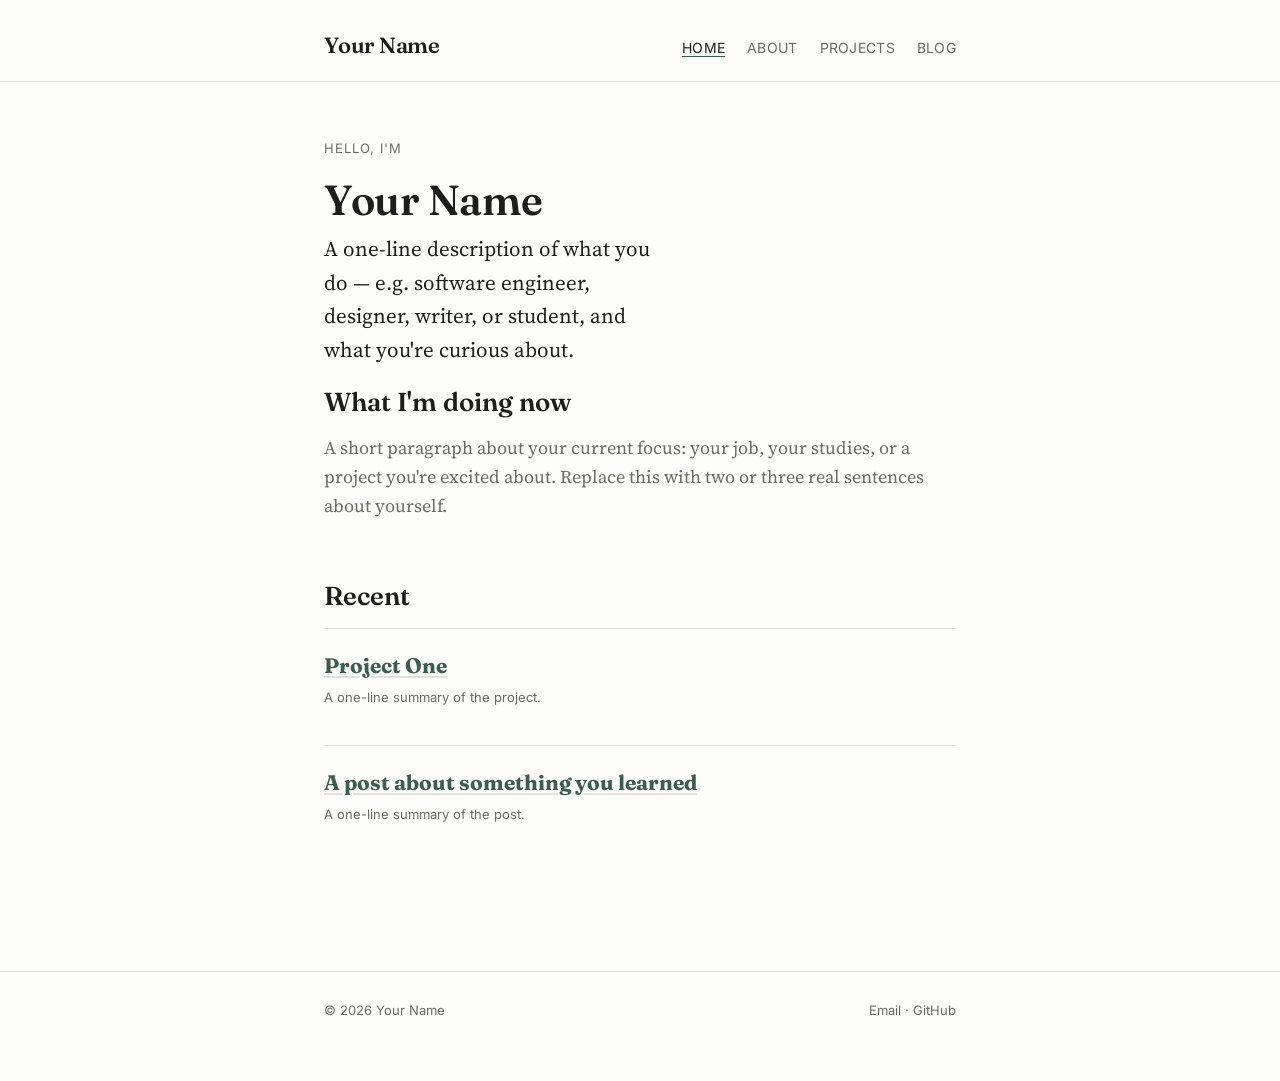
==== index.html @ c827dbfc "Add files via upload" ====
<!DOCTYPE html>
<html lang="en">
<head>
<meta charset="UTF-8">
<meta name="viewport" content="width=device-width, initial-scale=1.0">
<title>Your Name — Personal Site</title>
<meta name="description" content="Personal site of Your Name.">
<link rel="preconnect" href="https://fonts.googleapis.com">
<link href="https://fonts.googleapis.com/css2?family=Fraunces:wght@500;600&family=Source+Serif+4:opsz,wght@8..60,400;8..60,600&family=Inter:wght@400;500&display=swap" rel="stylesheet">
<link rel="stylesheet" href="style.css">
</head>
<body>

<header class="site">
  <div class="wrap">
    <a class="site-name" href="index.html">Your Name</a>
    <nav class="site">
      <ul>
        <li><a href="index.html" class="active">Home</a></li>
        <li><a href="about.html">About</a></li>
        <li><a href="projects.html">Projects</a></li>
        <li><a href="blog.html">Blog</a></li>
      </ul>
    </nav>
  </div>
</header>

<main>
  <div class="wrap">
    <p class="kicker">Hello, I'm</p>
    <h1>Your Name</h1>
    <p class="lede">A one-line description of what you do — e.g. software engineer, designer, writer, or student, and what you're curious about.</p>

    <section>
      <h2>What I'm doing now</h2>
      <p class="muted">A short paragraph about your current focus: your job, your studies, or a project you're excited about. Replace this with two or three real sentences about yourself.</p>
    </section>

    <section>
      <h2>Recent</h2>
      <div class="card-list">
        <div class="card">
          <h3><a href="projects.html">Project One</a></h3>
          <p class="meta">A one-line summary of the project.</p>
        </div>
        <div class="card">
          <h3><a href="blog.html">A post about something you learned</a></h3>
          <p class="meta">A one-line summary of the post.</p>
        </div>
      </div>
    </section>
  </div>
</main>

<footer class="site">
  <div class="wrap">
    <span>© 2026 Your Name</span>
    <span>
      <a href="mailto:you@example.com">Email</a> ·
      <a href="https://github.com/yourusername">GitHub</a>
    </span>
  </div>
</footer>

</body>
</html>
---- style.css ----
:root {
  --bg: #fdfdfb;
  --ink: #1d1d1b;
  --muted: #6b6b66;
  --line: #e3e1da;
  --accent: #3b5d50;
  --max: 680px;
}

* { box-sizing: border-box; }

html { -webkit-text-size-adjust: 100%; }

body {
  margin: 0;
  background: var(--bg);
  color: var(--ink);
  font-family: 'Source Serif 4', Georgia, 'Times New Roman', serif;
  font-size: 18px;
  line-height: 1.6;
  -webkit-font-smoothing: antialiased;
}

a { color: var(--accent); text-decoration: underline; text-decoration-color: var(--line); text-underline-offset: 3px; }
a:hover { text-decoration-color: var(--accent); }
a:focus-visible, button:focus-visible { outline: 2px solid var(--accent); outline-offset: 3px; }

.wrap {
  max-width: var(--max);
  margin: 0 auto;
  padding: 0 24px;
}

header.site {
  border-bottom: 1px solid var(--line);
  padding: 28px 0 18px;
}

header.site .wrap {
  display: flex;
  align-items: baseline;
  justify-content: space-between;
  flex-wrap: wrap;
  gap: 12px;
}

.site-name {
  font-family: 'Fraunces', 'Source Serif 4', Georgia, serif;
  font-weight: 600;
  font-size: 22px;
  letter-spacing: -0.01em;
  text-decoration: none;
  color: var(--ink);
}

nav.site ul {
  list-style: none;
  display: flex;
  gap: 22px;
  margin: 0;
  padding: 0;
  font-family: 'Inter', system-ui, sans-serif;
  font-size: 14px;
  letter-spacing: 0.02em;
  text-transform: uppercase;
}

nav.site a {
  color: var(--muted);
  text-decoration: none;
}

nav.site a.active,
nav.site a:hover {
  color: var(--ink);
  border-bottom: 1px solid var(--accent);
}

main { padding: 56px 0 80px; }

h1 {
  font-family: 'Fraunces', 'Source Serif 4', Georgia, serif;
  font-weight: 600;
  font-size: 42px;
  line-height: 1.12;
  letter-spacing: -0.01em;
  margin: 0 0 8px;
}

h2 {
  font-family: 'Fraunces', 'Source Serif 4', Georgia, serif;
  font-weight: 600;
  font-size: 26px;
  margin: 0 0 10px;
}

.kicker {
  font-family: 'Inter', system-ui, sans-serif;
  font-size: 13px;
  letter-spacing: 0.08em;
  text-transform: uppercase;
  color: var(--muted);
  margin: 0 0 18px;
}

p.lede {
  font-size: 21px;
  color: var(--ink);
  max-width: 34ch;
}

p { margin: 0 0 16px; }

.muted { color: var(--muted); }

section { margin-bottom: 56px; }

.card-list {
  display: flex;
  flex-direction: column;
  gap: 28px;
}

.card {
  border-top: 1px solid var(--line);
  padding-top: 20px;
}

.card h3 {
  font-family: 'Fraunces', 'Source Serif 4', Georgia, serif;
  font-size: 21px;
  margin: 0 0 4px;
}

.card .meta {
  font-family: 'Inter', system-ui, sans-serif;
  font-size: 13px;
  color: var(--muted);
  margin-bottom: 10px;
}

.card .tags {
  font-family: 'Inter', system-ui, sans-serif;
  font-size: 12px;
  letter-spacing: 0.04em;
  text-transform: uppercase;
  color: var(--accent);
  margin-top: 10px;
}

footer.site {
  border-top: 1px solid var(--line);
  padding: 28px 0 60px;
  font-family: 'Inter', system-ui, sans-serif;
  font-size: 13px;
  color: var(--muted);
}

footer.site .wrap {
  display: flex;
  justify-content: space-between;
  flex-wrap: wrap;
  gap: 10px;
}

footer.site a { color: var(--muted); text-decoration: none; }
footer.site a:hover { color: var(--accent); }

@media (max-width: 480px) {
  h1 { font-size: 32px; }
  body { font-size: 17px; }
  nav.site ul { gap: 14px; }
}

@media (prefers-reduced-motion: reduce) {
  * { transition: none !important; animation: none !important; }
}
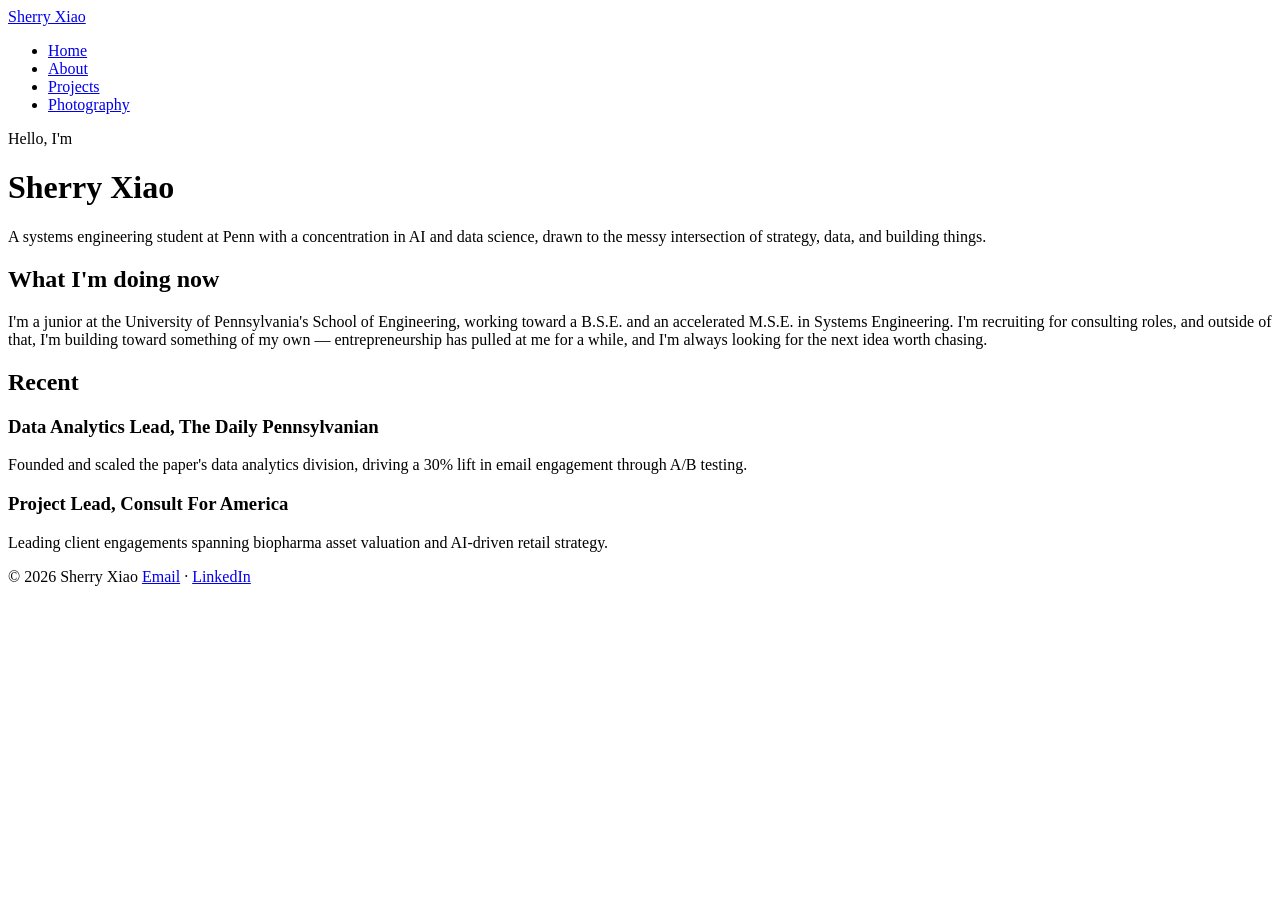
==== commit 3c7a6401: "Rename index (1).html to index.html" ====
--- a/index.html
+++ b/index.html
@@ -3,8 +3,8 @@
 <head>
 <meta charset="UTF-8">
 <meta name="viewport" content="width=device-width, initial-scale=1.0">
-<title>Your Name — Personal Site</title>
-<meta name="description" content="Personal site of Your Name.">
+<title>Sherry Xiao — Personal Site</title>
+<meta name="description" content="Personal site of Sherry Xiao.">
 <link rel="preconnect" href="https://fonts.googleapis.com">
 <link href="https://fonts.googleapis.com/css2?family=Fraunces:wght@500;600&family=Source+Serif+4:opsz,wght@8..60,400;8..60,600&family=Inter:wght@400;500&display=swap" rel="stylesheet">
 <link rel="stylesheet" href="style.css">
@@ -13,13 +13,13 @@
 
 <header class="site">
   <div class="wrap">
-    <a class="site-name" href="index.html">Your Name</a>
+    <a class="site-name" href="index.html">Sherry Xiao</a>
     <nav class="site">
       <ul>
         <li><a href="index.html" class="active">Home</a></li>
         <li><a href="about.html">About</a></li>
         <li><a href="projects.html">Projects</a></li>
-        <li><a href="blog.html">Blog</a></li>
+        <li><a href="gallery.html">Photography</a></li>
       </ul>
     </nav>
   </div>
@@ -28,24 +28,24 @@
 <main>
   <div class="wrap">
     <p class="kicker">Hello, I'm</p>
-    <h1>Your Name</h1>
-    <p class="lede">A one-line description of what you do — e.g. software engineer, designer, writer, or student, and what you're curious about.</p>
+    <h1>Sherry Xiao</h1>
+    <p class="lede">A systems engineering student at Penn with a concentration in AI and data science, drawn to the messy intersection of strategy, data, and building things.</p>
 
     <section>
       <h2>What I'm doing now</h2>
-      <p class="muted">A short paragraph about your current focus: your job, your studies, or a project you're excited about. Replace this with two or three real sentences about yourself.</p>
+      <p class="muted">I'm a junior at the University of Pennsylvania's School of Engineering, working toward a B.S.E. and an accelerated M.S.E. in Systems Engineering. I'm recruiting for consulting roles, and outside of that, I'm building toward something of my own — entrepreneurship has pulled at me for a while, and I'm always looking for the next idea worth chasing.</p>
     </section>
 
     <section>
       <h2>Recent</h2>
       <div class="card-list">
         <div class="card">
-          <h3><a href="projects.html">Project One</a></h3>
-          <p class="meta">A one-line summary of the project.</p>
+          <h3>Data Analytics Lead, The Daily Pennsylvanian</h3>
+          <p class="meta">Founded and scaled the paper's data analytics division, driving a 30% lift in email engagement through A/B testing.</p>
         </div>
         <div class="card">
-          <h3><a href="blog.html">A post about something you learned</a></h3>
-          <p class="meta">A one-line summary of the post.</p>
+          <h3>Project Lead, Consult For America</h3>
+          <p class="meta">Leading client engagements spanning biopharma asset valuation and AI-driven retail strategy.</p>
         </div>
       </div>
     </section>
@@ -54,10 +54,10 @@
 
 <footer class="site">
   <div class="wrap">
-    <span>© 2026 Your Name</span>
+    <span>© 2026 Sherry Xiao</span>
     <span>
-      <a href="mailto:you@example.com">Email</a> ·
-      <a href="https://github.com/yourusername">GitHub</a>
+      <a href="mailto:xy9426@engineering.upenn.edu">Email</a> ·
+      <a href="https://www.linkedin.com/in/sherry-x/">LinkedIn</a>
     </span>
   </div>
 </footer>
